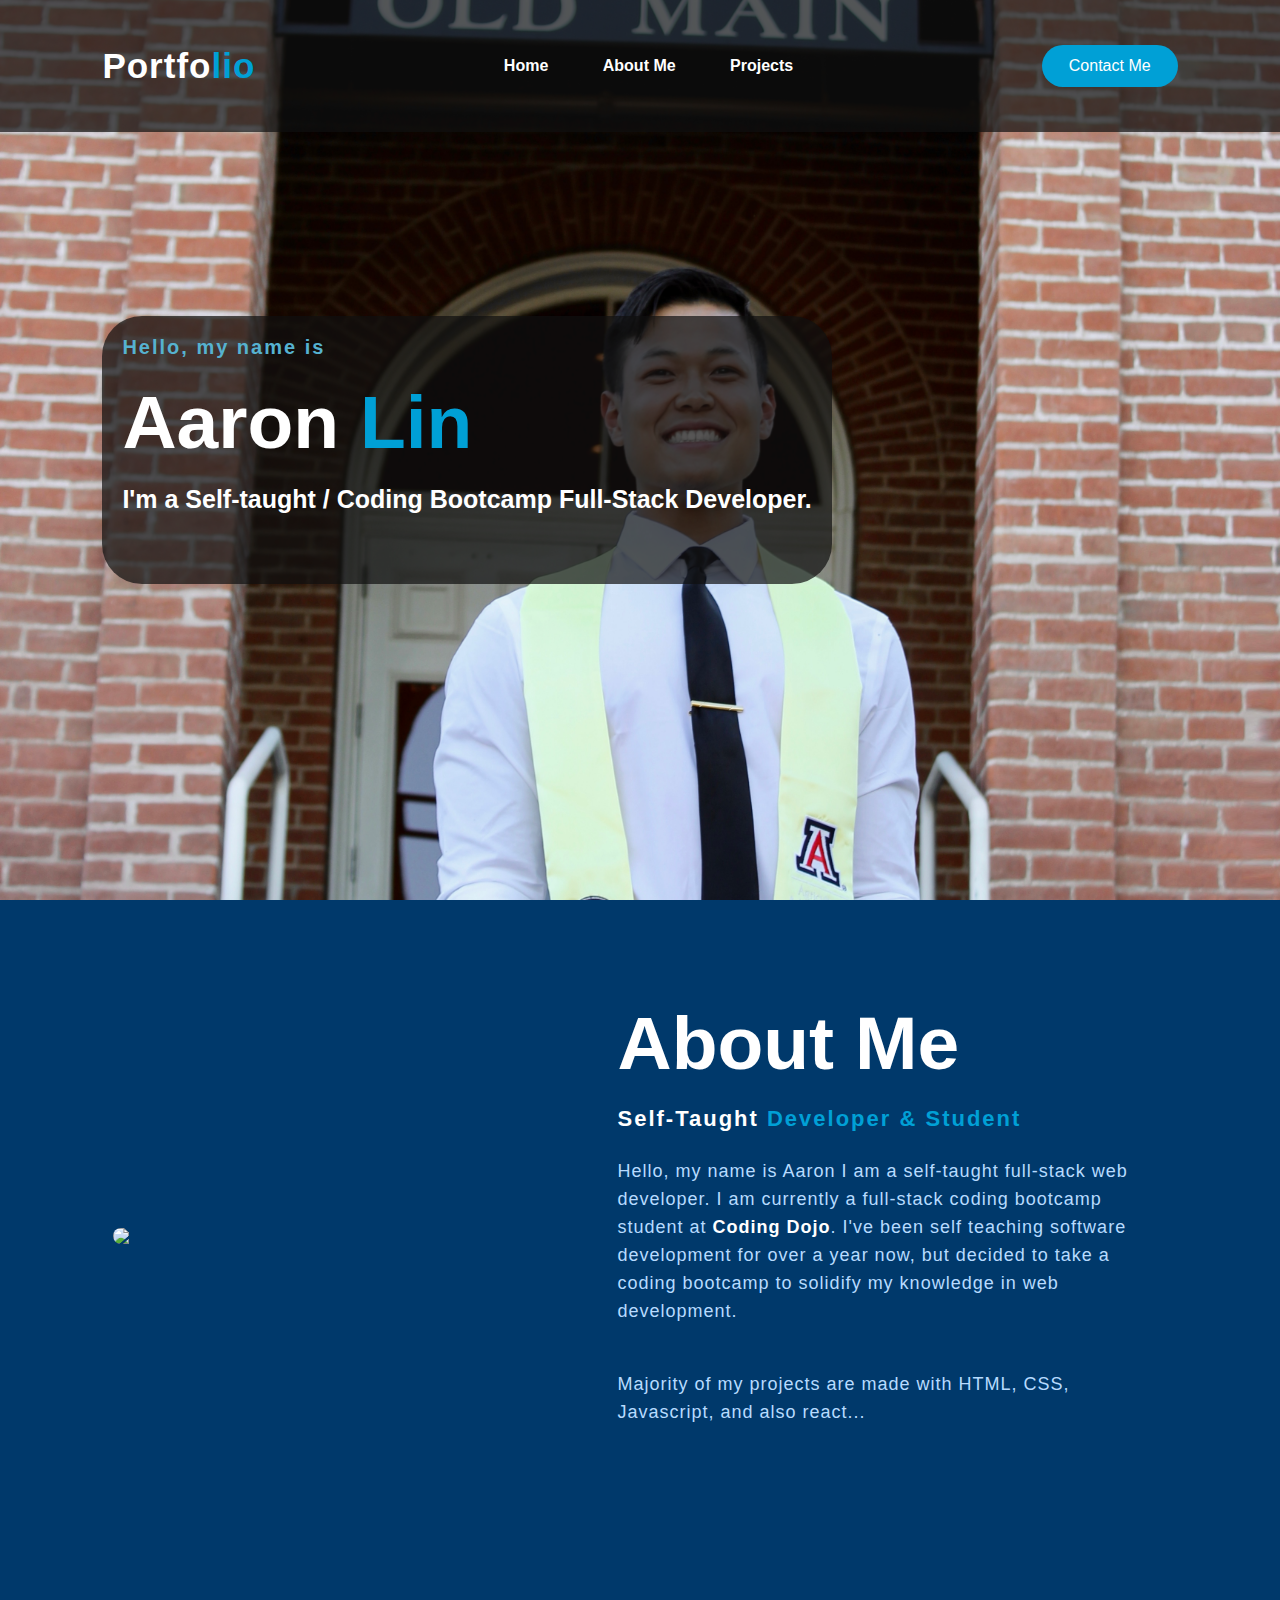
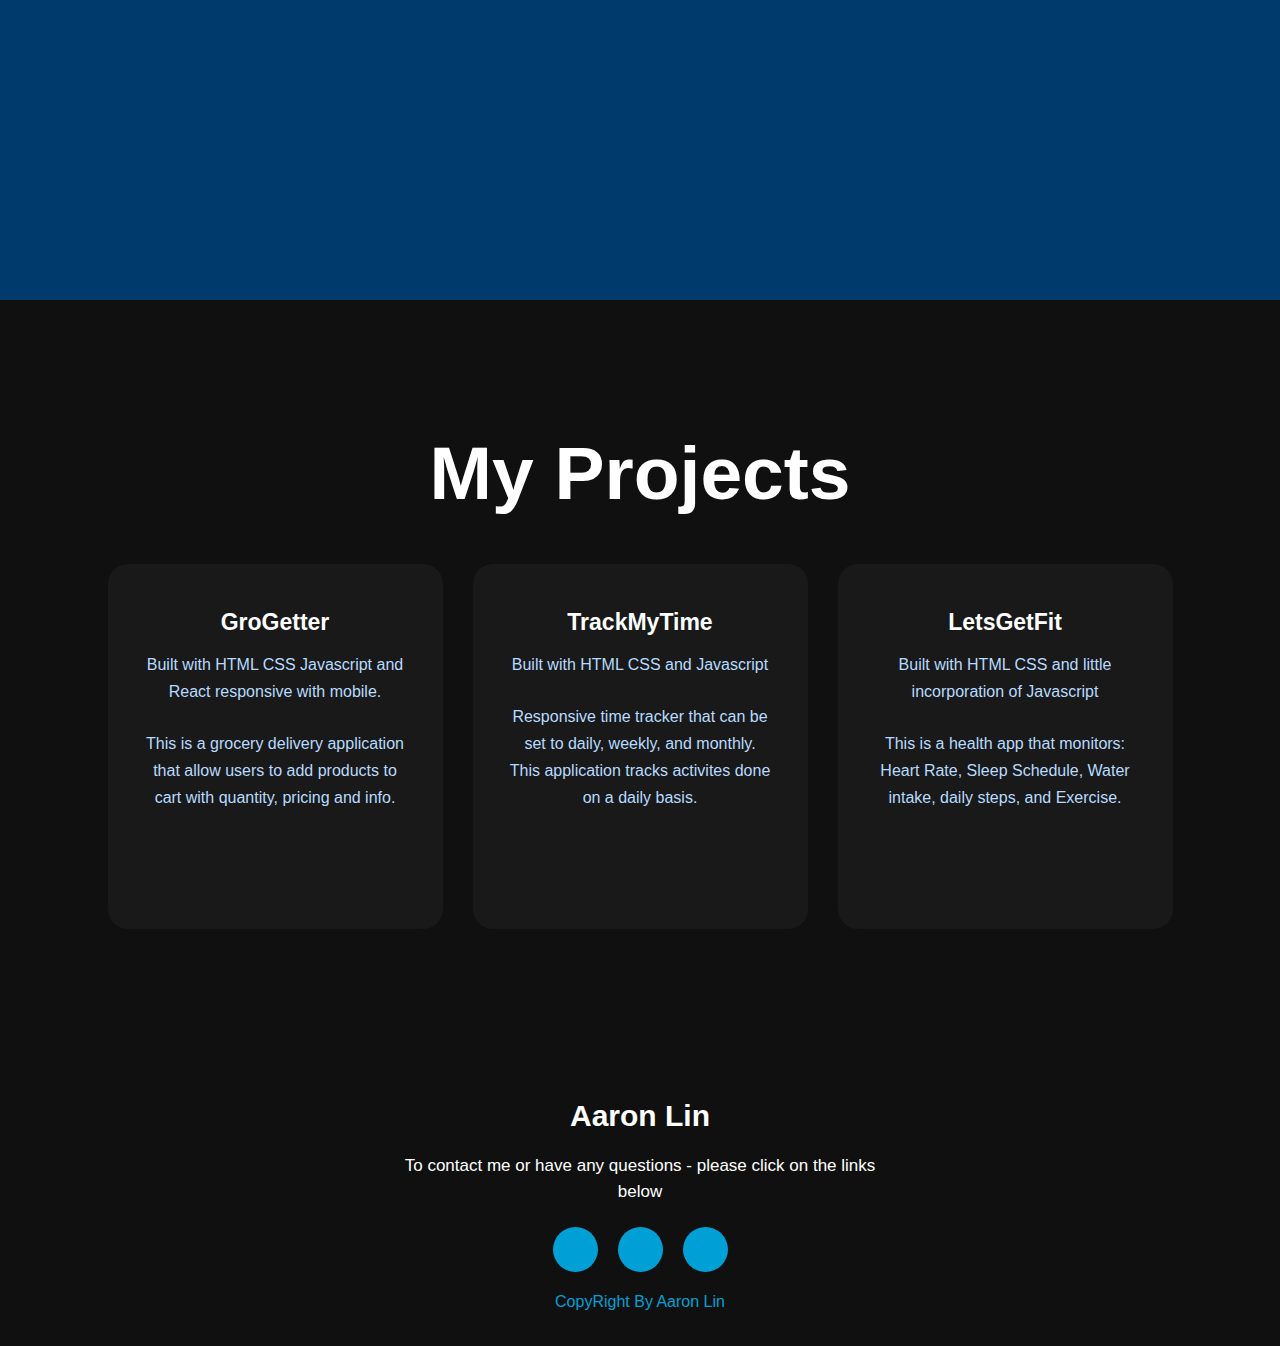
==== index.html @ fe06e62b "initial commit" ====
<!DOCTYPE html>
<html lang="en">
  <head>
    <meta charset="UTF-8" />
    <meta http-equiv="X-UA-Compatible" content="IE=edge" />
    <meta name="viewport" content="width=device-width, initial-scale=1.0" />
    <title>Aaron Lin</title>
    <link rel="stylesheet" href="style.css" />
    <link
      rel="stylesheet"
      href="https://cdnjs.cloudflare.com/ajax/libs/font-awesome/6.2.0/css/all.min.css"
      integrity="sha512-xh6O/CkQoPOWDdYTDqeRdPCVd1SpvCA9XXcUnZS2FmJNp1coAFzvtCN9BmamE+4aHK8yyUHUSCcJHgXloTyT2A=="
      crossorigin="anonymous"
      referrerpolicy="no-referrer"
    />
  </head>
  <body>
    <div class="hero">
      <nav>
        <h2 class="logo">Portfo<span>lio</span></h2>
        <ul>
          <li><a href=".">Home</a></li>
          <li><a href="#about">About Me</a></li>
          <li><a href="#my-projects">Projects</a></li>
        </ul>
        <a class="btn" href="contact_me.html" target="_black">Contact Me</a>
      </nav>

      <div class="content">
        <h4>Hello, my name is</h4>
        <h1>Aaron <span>Lin</span></h1>
        <h3>I'm a Self-taught / Coding Bootcamp Full-Stack Developer.</h3>
      </div>
    </div>
    <section class="about" id="about">
      <div class="main">
        <img src="images/Portrait2.jpg" />
        <div class="about-text">
          <h2>About Me</h2>
          <h5>Self-taught <span>Developer & Student</span></h5>
          <p>
            Hello, my name is Aaron I am a self-taught full-stack web developer.
            I am currently a full-stack coding bootcamp student at
            <a href="https://www.codingdojo.com/" target="_blank">
              Coding Dojo</a
            >. I've been self teaching software development for over a year now,
            but decided to take a coding bootcamp to solidify my knowledge in
            web development.
          </p>
          <p>
            Majority of my projects are made with HTML, CSS, Javascript, and
            also react...
          </p>
        </div>
      </div>
    </section>

    <div class="service">
      <div class="title">
        <h2 id="my-projects">My Projects</h2>
      </div>
      <div class="box">
        <div class="card">
          <a href="https://github.com/rlin4221" target="_blank">
            <i class="fa fa-car"></i
          ></a>
          <h5>GroGetter</h5>
          <div class="pra">
            <p>
              Built with HTML CSS Javascript and React responsive with mobile.
            </p>
            <p>
              This is a grocery delivery application that allow users to add
              products to cart with quantity, pricing and info.
            </p>
          </div>
        </div>
        <div class="card">
          <i class="fa-solid fa-user"></i>
          <h5>TrackMyTime</h5>
          <div class="pra">
            <p>Built with HTML CSS and Javascript</p>
            <p>
              Responsive time tracker that can be set to daily, weekly, and
              monthly. This application tracks activites done on a daily basis.
            </p>
          </div>
        </div>
        <div class="card">
          <i class="fa-solid fa-bell"></i>
          <h5>LetsGetFit</h5>
          <div class="pra">
            <p>Built with HTML CSS and little incorporation of Javascript</p>
            <p>
              This is a health app that monitors: Heart Rate, Sleep Schedule,
              Water intake, daily steps, and Exercise.
            </p>
          </div>
        </div>
      </div>
    </div>
    <footer>
      <p>Aaron Lin</p>
      <p>
        To contact me or have any questions - please click on the links below
      </p>
      <div class="social">
        <a href="https://www.facebook.com/" target="_blank"
          ><i class="fa-brands fa-facebook"></i
        ></a>
        <a href="https://www.instagram.com/" target="_blank"
          ><i class="fa-brands fa-instagram"></i
        ></a>
        <a href="https://github.com/rlin4221" target="_blank"
          ><i class="fa-brands fa-github"></i
        ></a>
      </div>
      <p class="end">CopyRight By Aaron Lin</p>
    </footer>
  </body>
</html>
---- style.css ----
* {
  padding: 0;
  margin: 0;
  font-family: sans-serif;
  box-sizing: border-box;
}
.hero {
  height: 100vh;
  width: 100%;
  background-image: url(./images/Portrait1.jpg);
  background-size: cover;
  background-position: center;
}
nav {
  background-color: rgba(16, 16, 16, 0.7);
  display: flex;
  align-items: center;
  justify-content: space-between;
  padding-top: 45px;
  padding-left: 8%;
  padding-right: 8%;
  padding-bottom: 45px;
}
.logo {
  color: white;
  font-size: 35px;
  letter-spacing: 1px;
  cursor: pointer;
}
span {
  color: rgb(0, 160, 214);
}
nav ul li {
  list-style-type: none;
  display: inline-block;
  padding: 10px 25px;
}
nav ul li a {
  color: white;
  text-decoration: none;
  font-weight: bold;
  text-transform: capitalize;
}
nav ul li a:hover {
  color: rgb(0, 160, 214);
  transition: 0.4s;
}
.btn {
  background-color: rgb(0, 160, 214);
  color: white;
  text-decoration: none;
  border: 2px solid transparent;
  padding: 10px 25px;
  border-radius: 30px;
  transition: transform 0.4s;
}
.btn:hover {
  transform: scale(1.2);
}
.content {
  padding: 20px;
  border-radius: 40px;
  background-color: rgba(16, 16, 16, 0.7);
  position: absolute;
  top: 50%;
  left: 8%;
  transform: translateY(-50%);
}
h1 {
  color: white;
  margin: 20px 0px 20px;
  font-size: 75px;
}
h3 {
  color: white;
  font-size: 25px;
  margin-bottom: 50px;
}
h4 {
  color: rgb(86, 178, 208);
  letter-spacing: 2px;
  font-size: 20px;
}
.about {
  width: 100%;
  height: 1000px;
  padding: 100px 0px;
  background-color: rgb(0, 57, 107);
}
.about img {
  border-radius: 30px;
  height: auto;
  width: 430px;
}
.about-text {
  width: 550px;
}
.main {
  width: 1130px;
  max-width: 95%;
  margin: 0 auto;
  display: flex;
  align-items: center;
  justify-content: space-around;
}
.about-text h2 {
  color: white;
  font-size: 75px;
  text-transform: capitalize;
  margin-bottom: 20px;
}
.about-text h5 {
  color: white;
  letter-spacing: 2px;
  font-size: 22px;
  margin-bottom: 25px;
  text-transform: capitalize;
}
.about-text p {
  color: rgb(183, 219, 255);
  letter-spacing: 1px;
  line-height: 28px;
  font-size: 18px;
  margin-bottom: 45px;
}
.about-text a {
  text-decoration: none;
  font-weight: bold;
  color: white;
}
.service {
  background: #101010;
  width: 100%;
  padding: 100px 0px;
}
.title h2 {
  color: white;
  font-size: 75px;
  width: 1130px;
  margin: 30px auto;
  text-align: center;
}
.box {
  display: flex;
  justify-content: center;
  align-items: center;
  min-height: 400px;
}
.card {
  height: 365px;
  width: 335px;
  padding: 20px 35px;
  background: #191919;
  border-radius: 20px;
  margin: 15px;
  position: relative;
  overflow: hidden;
  text-align: center;
}
.card i {
  font-size: 50px;
  display: block;
  text-align: center;
  margin: 25px 0px;
  color: rgb(0, 160, 214);
}
h5 {
  color: white;
  font-size: 23px;
  margin-bottom: 15px;
}
.pra p {
  color: rgb(183, 219, 255);
  font-size: 16px;
  line-height: 27px;
  margin-bottom: 25px;
}
footer {
  position: relative;
  width: 100%;
  height: 300px;
  background: #101010;
  display: flex;
  flex-direction: column;
  align-items: center;
  justify-content: center;
}
footer p:nth-child(1) {
  font-size: 30px;
  color: white;
  margin-bottom: 20px;
  font-weight: bold;
}
footer p:nth-child(2) {
  color: white;
  font-size: 17px;
  width: 500px;
  text-align: center;
  line-height: 26px;
}
.social {
  display: flex;
}
.social a {
  width: 45px;
  height: 45px;
  display: flex;
  align-items: center;
  justify-content: center;
  background: rgb(0, 160, 214);
  border-radius: 50%;
  margin: 22px 10px;
  color: white;
  text-decoration: none;
  font-size: 20px;
}
.social a:hover {
  transform: scale(1.3);
  transition: 0.3s;
}
.end {
  position: absolute;
  color: rgb(0, 160, 214);
  bottom: 35px;
}
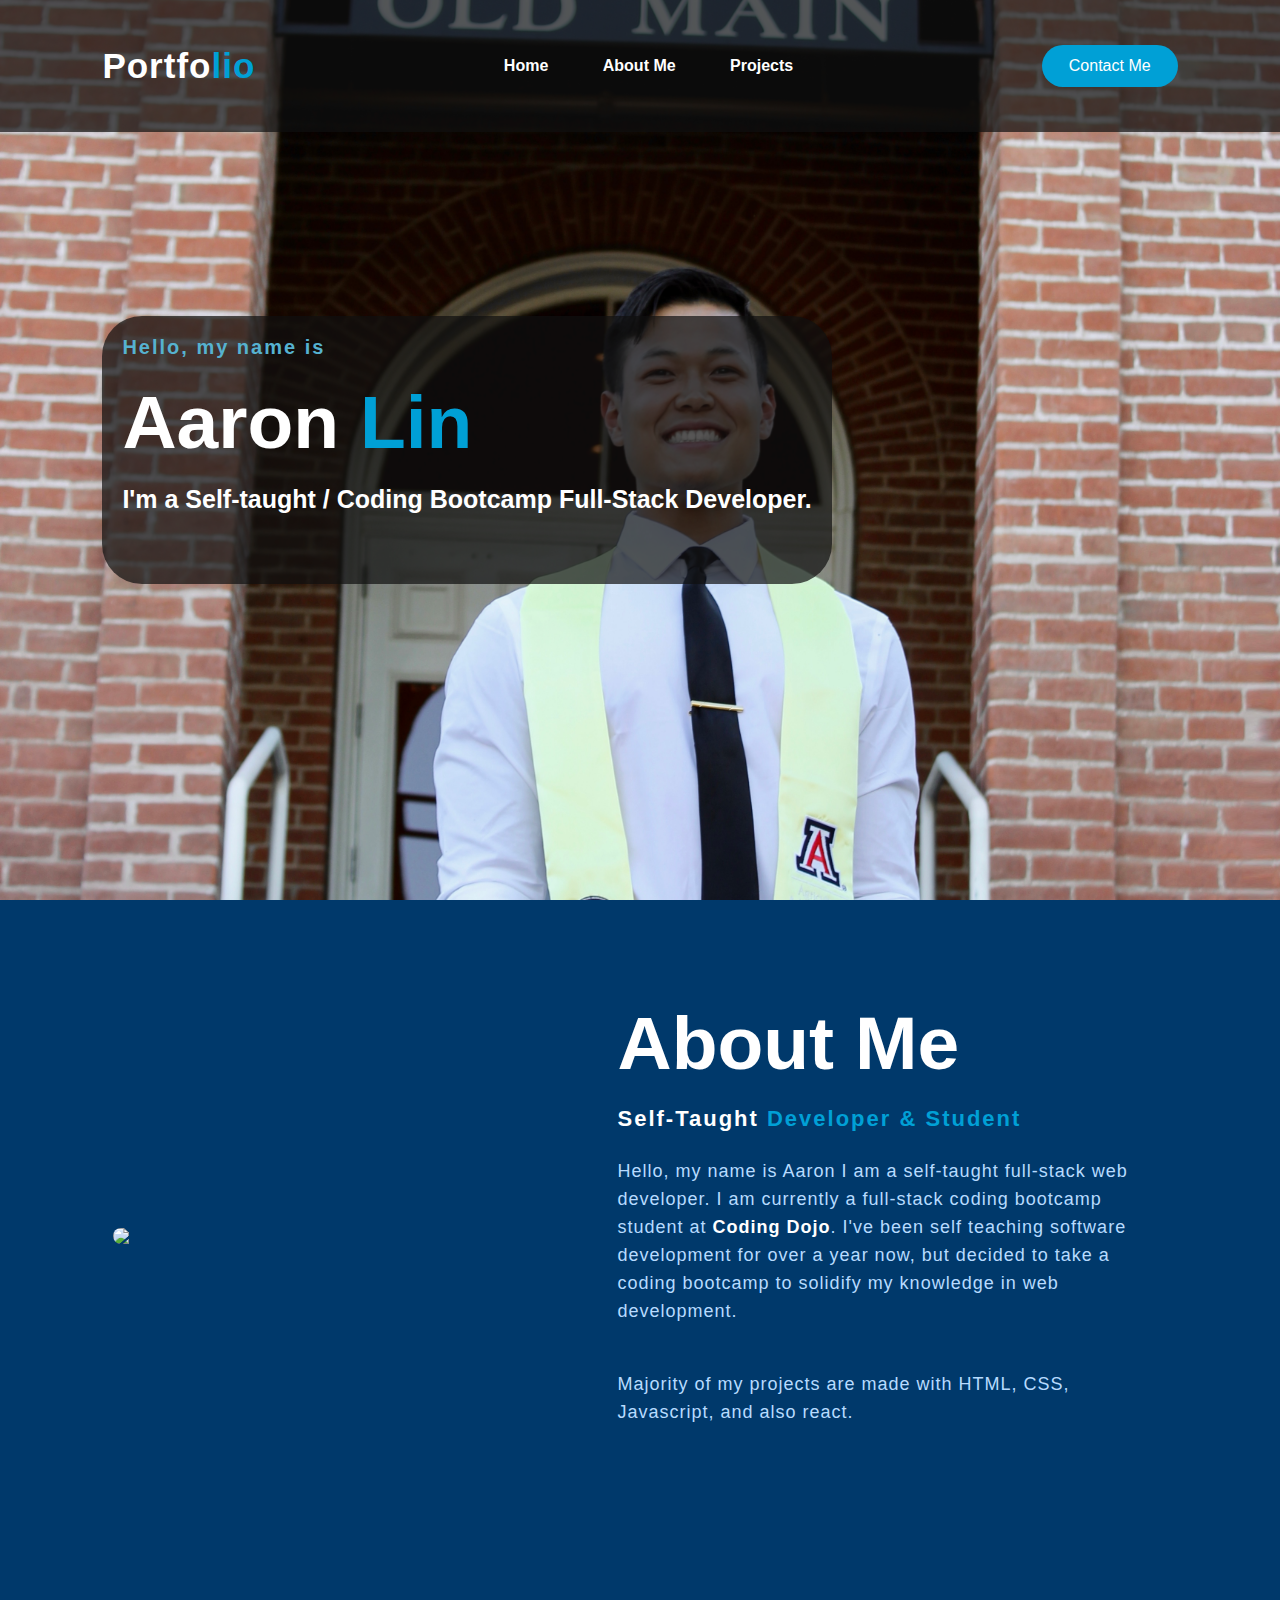
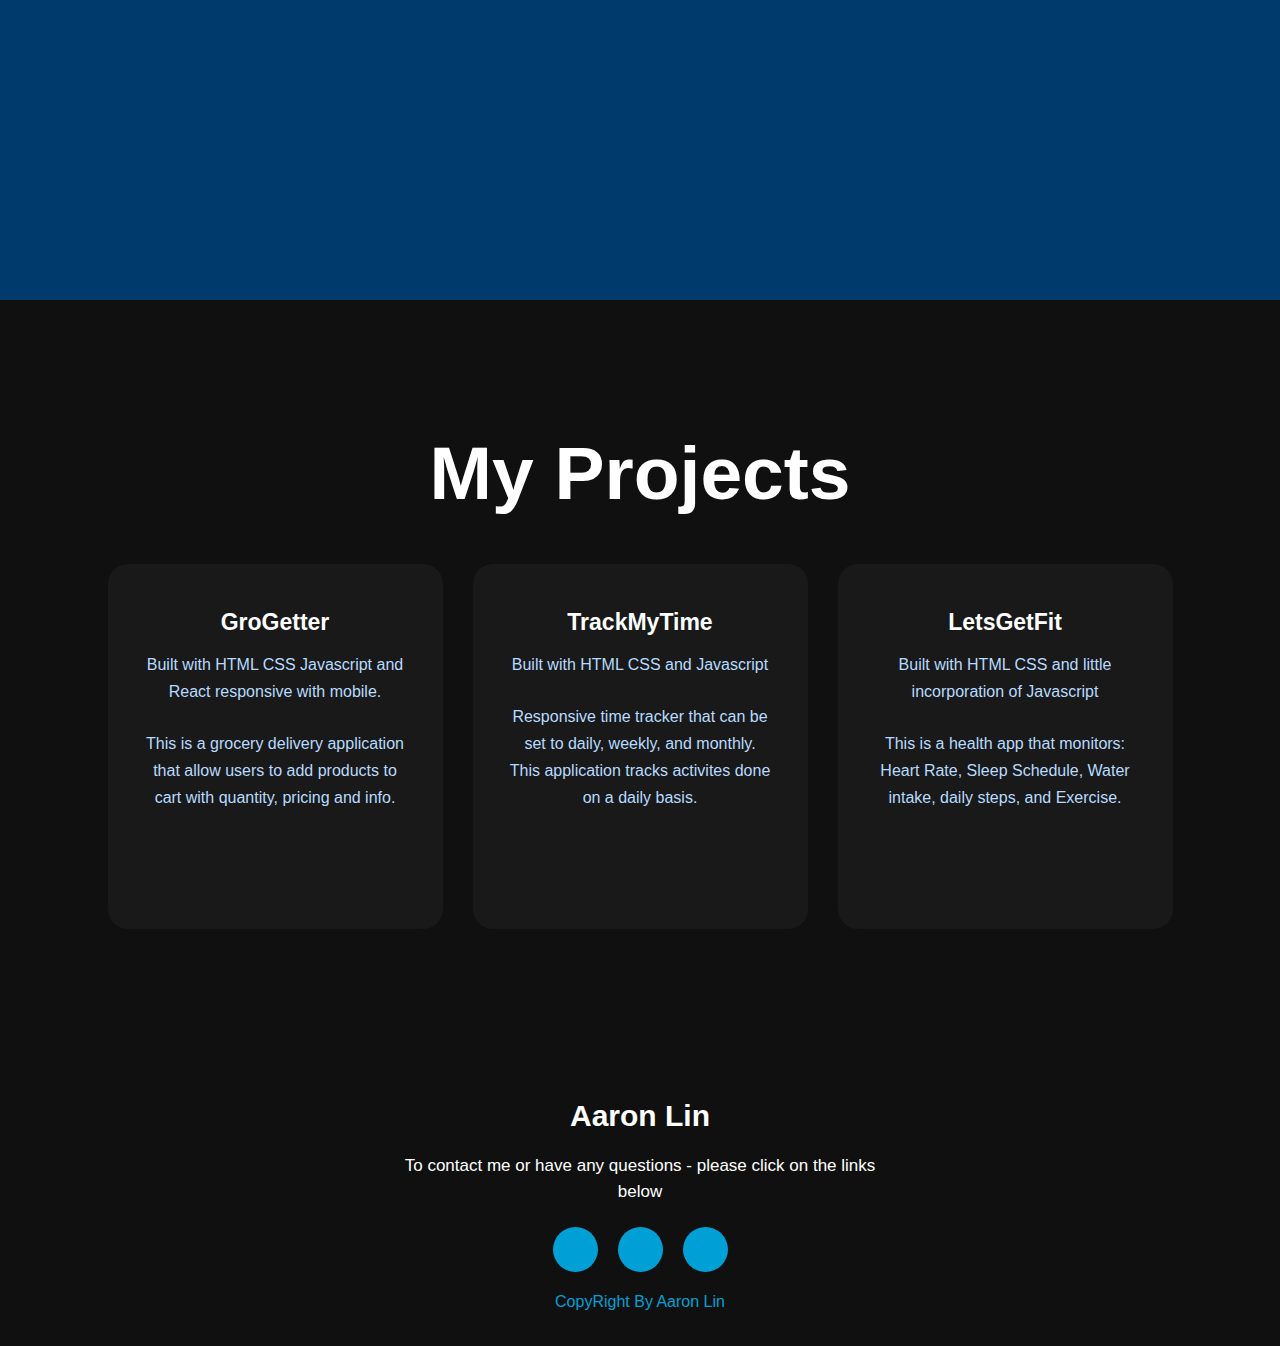
==== commit b9979b63: "updated about me" ====
--- a/index.html
+++ b/index.html
@@ -49,7 +49,7 @@
           </p>
           <p>
             Majority of my projects are made with HTML, CSS, Javascript, and
-            also react...
+            also react.
           </p>
         </div>
       </div>
